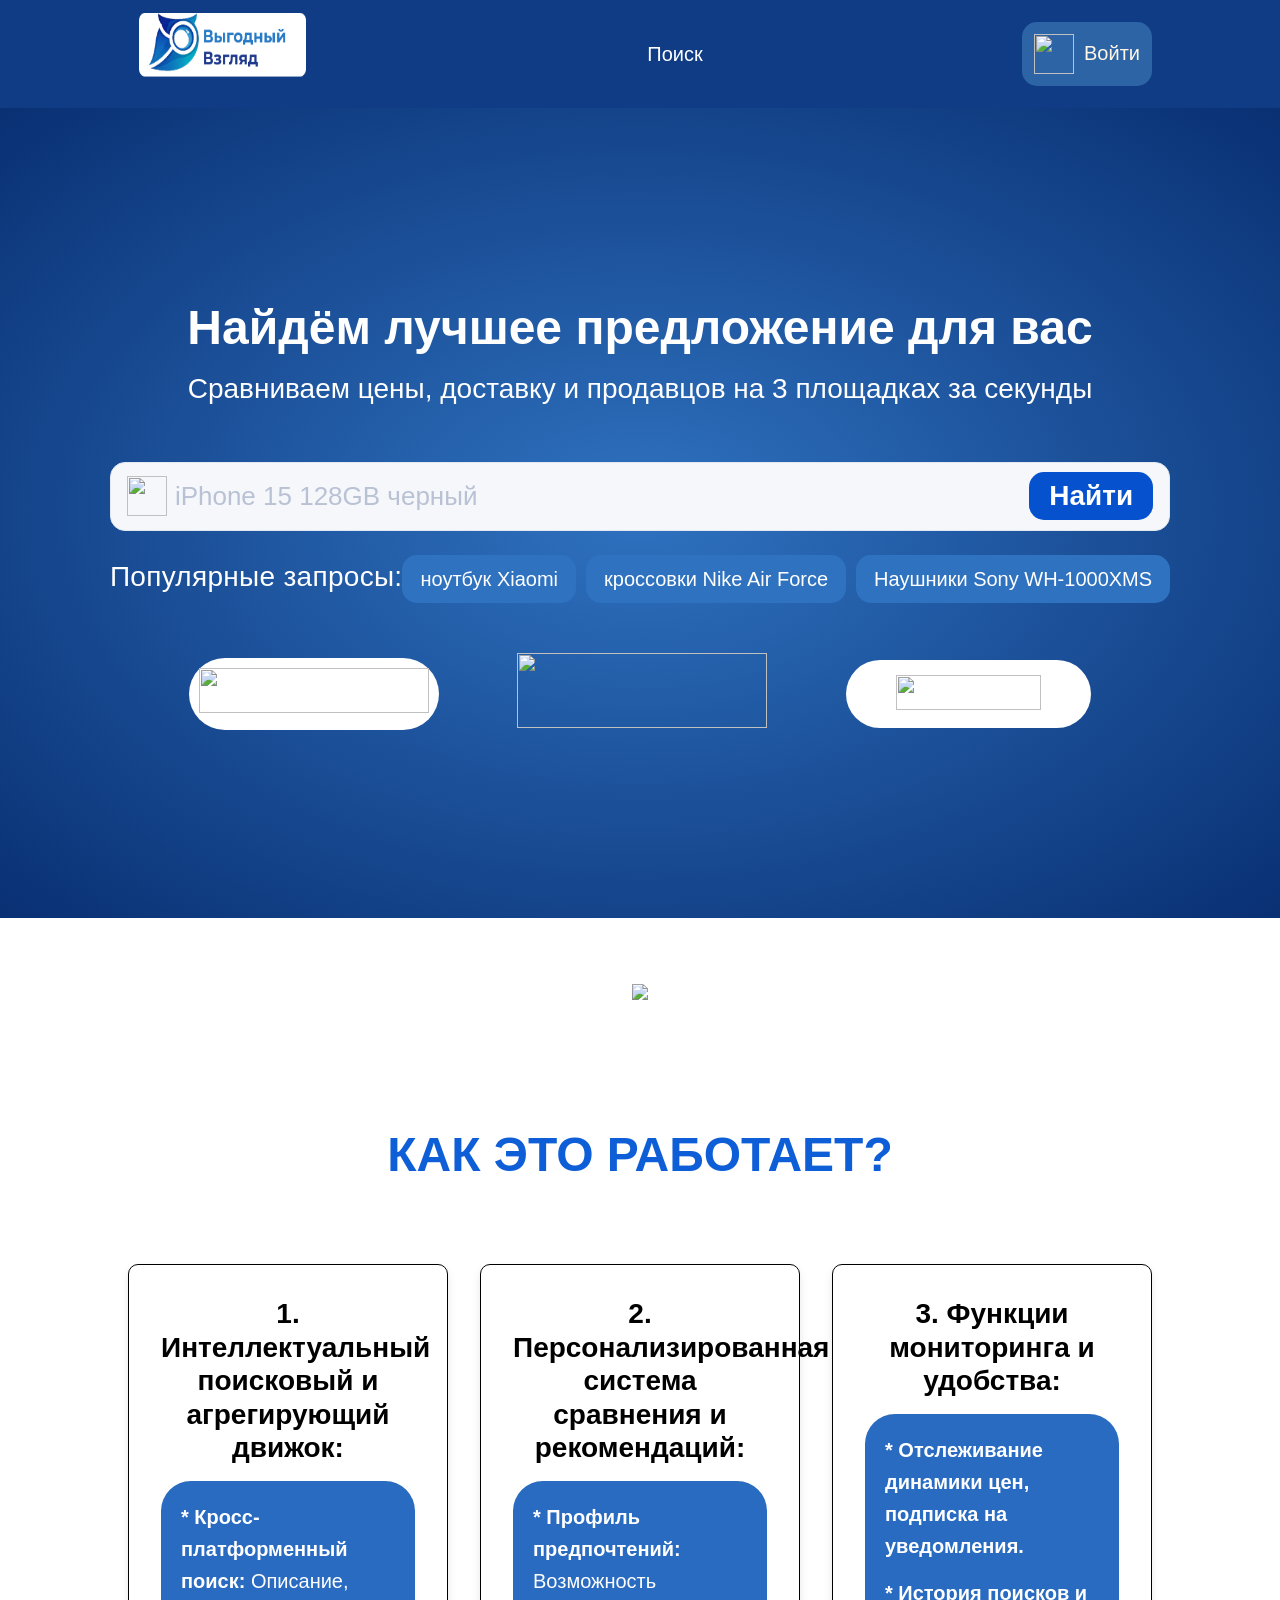
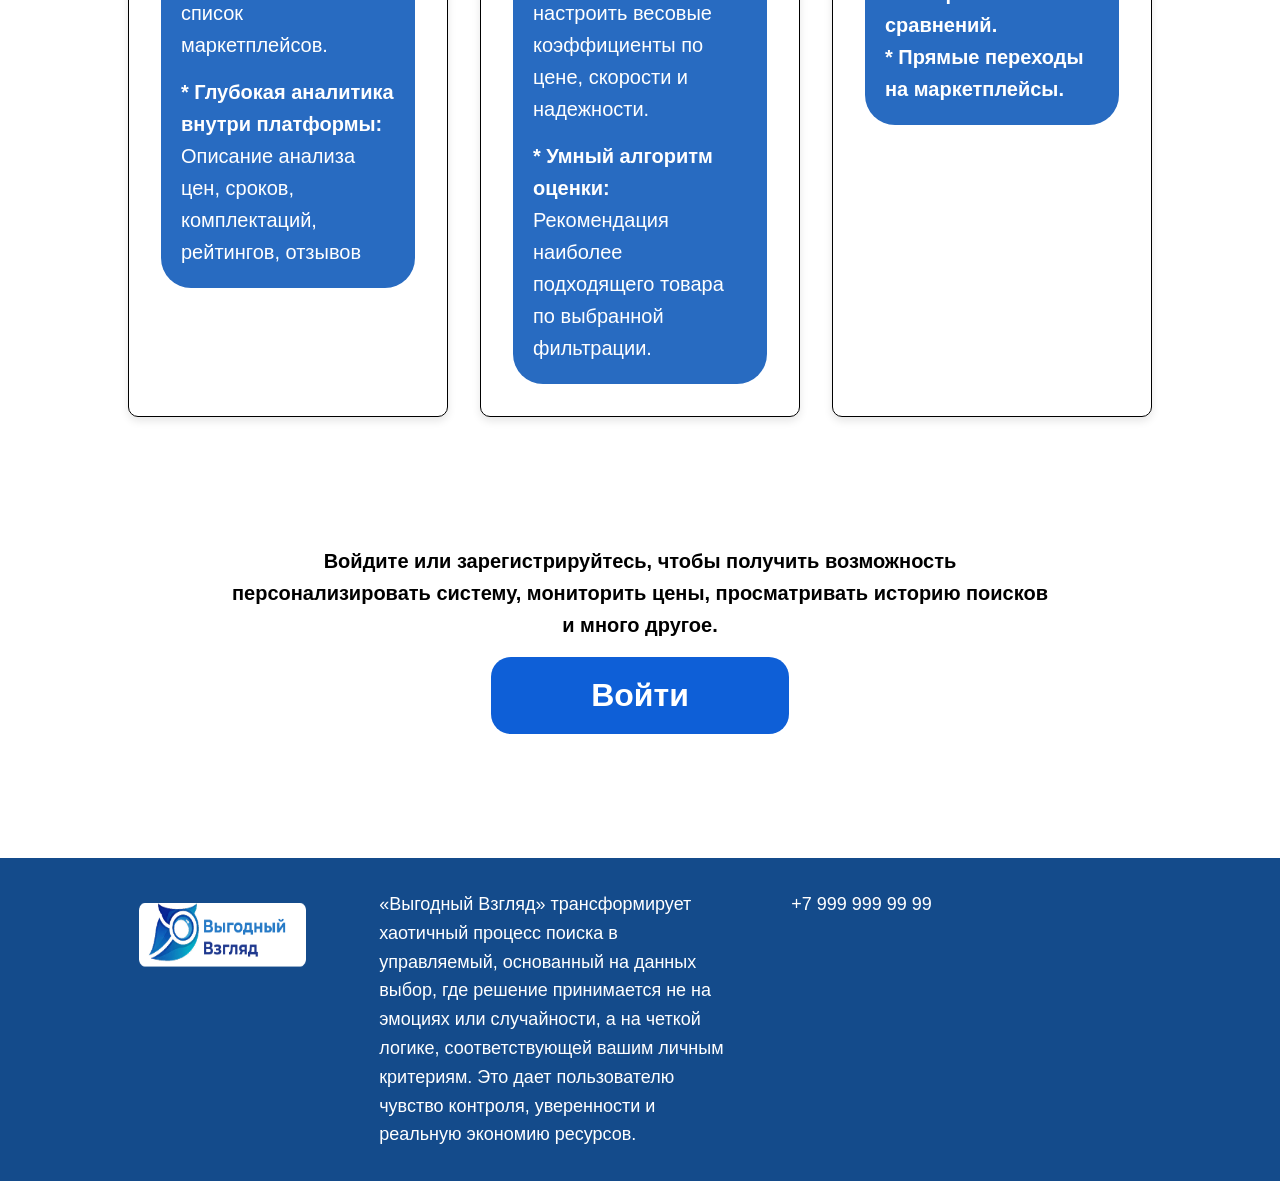
==== front/index.html @ d309073c "the main page and project creation page" ====
<!DOCTYPE html>
<html lang="ru">
<head>
    <meta charset="UTF-8">
    <meta name="viewport" content="width=device-width, initial-scale=1.0">
    <title>Выгодный взгляд</title>
    <link rel="stylesheet" href="css/style_index.css">
</head>
<body>
    
    <header class="header">
        <div class="container">
            <div class="logo"><a href="index.html"><img class="logo-img" src="img/logo.png" alt="logo"></div></a>
            <nav class="nav">
                <ul>
                    <li id="search"><a href="compare.html">Поиск</a></li>
                    <li id="track"><a href="/monitoring.html">Отслеживание цен</a></li>
                    <li id="history"><a href="/search_history.html">История поиска</a></li>
                </ul>
            </nav>
            <div class="buttom-input">
                <button id="userAuthButton" class="buttom-input">
                    <!-- Содержимое менятся через JS -->
                </button>
            </div>
        </div>
    </header>

    
    <section class="hero">
        <div class="container" style="display: flex; justify-content: space-between; padding: 0px;min-height: 90vh;">
            <div class="hero-content">
                <h1>Найдём лучшее предложение для вас</h1>
                <p>Сравниваем цены, доставку и продавцов на 3 площадках за секунды</p>
                <div class="search-block">
                    <!-- Строка поиска с кнопкой Найти -->
                    <div class="search-wrapper">
                        <div class="search-icon">
                            <img src="/img/input-black.png" style="height: 40px; width: 40px;">
                        </div>
                        <input type="text" class="search-input" id="searchInput" placeholder="iPhone 15 128GB черный" autocomplete="off">
                        <button class="search-btn" id="searchBtn">Найти</button>
                    </div>

                    <!-- Популярные запросы -->
                    <div class="popular-section">
                        <div class="popular-title">Популярные запросы:</div>
                        <div class="chips" id="chipsContainer">
                            <span class="chip" data-query="ноутбук Xiaomi">ноутбук Xiaomi</span>
                            <span class="chip" data-query="кроссовки Nike Air Force">кроссовки Nike Air Force</span>
                            <span class="chip" data-query="Наушники Sony WH-1000XMS">Наушники Sony WH-1000XMS</span>
                        </div>
                    </div>
                </div>
                <div class="img-search">
                    <div class="yandex">
                        <img src="/img/yandex.png" style="width: 230px; height: 45px;">
                    </div>
                    <div>
                        <img src="/img/wb.png" style="width: 250px; height: 75px;">
                    </div>
                    <div class="ozon">
                        <img src="/img/ozon.png" style="width: 145px; height: 35px;">
                    </div>
                </div>
            </div>
        </div>
    </section>

    
    <section class="services">
        <div class="container">
            <div style="text-align: center;">
                <img src="/img/skills.png" style="width: 100%;"> 
            </div>
            <h3>КАК ЭТО РАБОТАЕТ?</h3>
            <div class="service-grid">
                <div class="service-card">
                    <div class="icon">
                        <h3>1. Интеллектуальный поисковый и агрегирующий движок:</h3>
                    </div>
                    <div class="text-card">
                        <p style="padding-bottom: 15px;"><strong>*  Кросс-платформенный     поиск:</strong> Описание, список маркетплейсов.</p>
                        <p><strong>*   Глубокая аналитика внутри платформы:</strong> Описание анализа цен, сроков, комплектаций, рейтингов, отзывов</p>
                    </div>
                </div>
                <div class="service-card">
                    <div class="icon">
                        <h3>2. Персонализированная система сравнения и рекомендаций:</h3>
                    </div>
                    <div class="text-card">
                        <p style="padding-bottom: 15px;"><strong>*  Профиль предпочтений:</strong> Возможность настроить весовые коэффициенты по цене, скорости и надежности.</p>
                        <p><strong>*   Умный алгоритм оценки:</strong> Рекомендация наиболее подходящего товара по выбранной фильтрации.</p>
                    </div>
                </div>
                <div class="service-card">
                    <div class="icon">
                        <h3>3. Функции мониторинга и удобства:</h3>
                    </div>
                    <div class="text-card">
                        <p style="padding-bottom: 15px;"><strong>*  Отслеживание динамики цен,  подписка на уведомления.</strong></p>
                        <p><strong>*   История поисков и сравнений.</strong></p>
                        <p><strong>*   Прямые переходы на маркетплейсы.</strong></p>
                    </div>
                </div>
            </div>
        </div>
    </section>
   
    <section class="cta" id="ctasection">
        <div class="container">
            <div class="cta-content">
                <h2>Войдите или зарегистрируйтесь, чтобы получить возможность персонализировать систему, мониторить цены, просматривать историю поисков  и много другое.</h2>
                <div style="text-align: center;">
                    <a href="input.html"> <button class="cta-button">Войти</button></a>
                </div>
            </div>
        </div>
    </section>

    
    <footer class="footer">
        <div class="container">
            <div class="logo"><a href="index.html"><img class="logo-img" src="img/logo.png" alt="logo"></div></a>
            <p>«Выгодный Взгляд» трансформирует хаотичный процесс поиска в управляемый, основанный на данных выбор, где решение принимается 
                не на эмоциях или случайности, а на четкой логике, соответствующей вашим личным критериям. Это дает пользователю 
                чувство контроля, уверенности и реальную экономию ресурсов.</p>
            <p>+7 999 999 99 99</p>
        </div>
    </footer>
   
    <script src="js/auth.js"></script>
    <script src="js/search.js"></script>
</body>
</html>
---- front/css/style_index.css ----
* {
    margin: 0;
    padding: 0;
    box-sizing: border-box;
}

body {
    font-family: 'Arial', sans-serif;
    line-height: 1.6;
    color: #333;
}

.container {
    margin: 0 auto;
    padding: 0 10%;
}

/* Шапка */
.header {
    background-color: #0F3C85;
    top: 0;
    z-index: 100;
}

.header .container {
    display: flex;
    justify-content: space-between;
    align-items: center;
}


.logo-img {
    height: 100px;
    width: 200px;
}

.button-help {
    background: #AF6425 ;
    padding: 1%;
    border-radius: 30px ;
    text-decoration: none;
    color: #FFF;
    font-size: 24px;
    border: 3px solid #000000;
}

.nav{
    display: flex;
}

.nav ul {
    display: flex;
    list-style: none;
    gap: 5rem;
    justify-content: center;
}

.nav a {
    color: #FFF;
    text-decoration: none;
    transition: color 0.3s;
    font-size: 20px;
    padding: 15px;
}

.nav a:hover {
    background: #267AC699;
    border-radius: 30px;
    transition: 0.7s;
}

.buttom-input{
    cursor: pointer;
    display: flex;
    align-items: center;
    border: none;
    border-radius: 15px;
    color: #FFF7E6;
    background-color: #2C64A6;
    font-size: 20px;
    gap: 10px;
    padding: 6px;
}


/* Hero секция */
.hero {
    text-align: center;
    background: radial-gradient(#2F72C0, #093073);
}

.hero-content{
    margin: auto;
}

.hero h1{
    color: #FFF;
    font-size: 48px;
}

.hero p {
    color: #FFF;
    font-size: 28px;
    font-weight: 400;
    margin-bottom: 50px;
}

.search-block {
    width: 100%;
}

/* Строка поиска */
.search-wrapper {
    display: flex;
    align-items: center;
    background: #f5f7fb;
    border-radius: 15px;
    padding: 4px 16px;
    border: 1px solid #e2e8f0;
    transition: all 0.2s;
}

.search-wrapper:focus-within {
    border-color: #007aff;
    background: white;
    box-shadow: 0 0 0 3px rgba(0, 122, 255, 0.1);
}

.search-icon {
    display: flex;
    align-items: center;
    margin-right: 8px;
}

.search-input {
    flex: 1;
    border: none;
    background: transparent;
    padding: 14px 0;
    font-size: 26px;
    outline: none;
    font-family: inherit;
}

.search-input::placeholder {
    color: #b9c2d4;
}

.search-btn {
    background: #0651CE;
    border: none;
    color: white;
    padding: 8px 20px;
    border-radius: 15px;
    font-size: 28px;
    font-weight: 600;
    cursor: pointer;
    transition: all 0.2s;
    font-family: inherit;
    white-space: nowrap;
}

.search-btn:hover {
    background: #005fc1;
    transform: scale(0.98);
}

.search-btn:active {
    transform: scale(0.96);
}

.clear-btn {
    background: none;
    border: none;
    font-size: 18px;
    cursor: pointer;
    padding: 0 4px;
    opacity: 0;
    visibility: hidden;
    transition: all 0.15s;
    font-weight: 500;
}

.clear-btn.visible {
    opacity: 1;
    visibility: visible;
}

.clear-btn:hover {
    color: #1f2a3e;
}

/* Популярные запросы */
.popular-section {
    margin-top: 24px;
    display: flex;
    justify-content: center;
}

.popular-title {
    color: #FFF;
    font-size: 28px;
    font-weight: 500;
    letter-spacing: 0.3px;
}

.chips {
    display: flex;
    flex-wrap: wrap;
    gap: 10px;
}

.chip {
    background: #2F72C0;
    padding: 8px 18px;
    border-radius: 15px;
    font-size: 20px;
    cursor: pointer;
    color: #FFF;
    transition: all 0.2s;
}

.chip:hover {
    background: #378cf5;
    transform: translateY(-1px);
}

.chip:active {
    transform: scale(0.97);
}

.img-search {
    display: flex;
    justify-content: center;
    align-items: center;
    margin-top: 50px;
}

.yandex {
    background: #FFF;
    border-radius: 50px;
    padding: 10px 10px 10px 10px;
    margin: auto;
}

.ozon {
    background: #FFF;
    border-radius: 50px;
    padding: 15px 50px 10px 50px;
    margin: auto; 
}

/* Услуги */
.services {
    padding: 4rem 0;
    min-height: 90vh;
}

.services h3{
    color: #0E5FD7;
    font-size: 48px;
    font-weight: bold;
    text-align: center;
    margin-top: 110px;
    margin-bottom: 70px;
}

.service-grid {
    display: grid;
    grid-template-columns: repeat(auto-fit, minmax(200px, 1fr));
    gap: 2rem;
}

.service-card {
    padding: 2rem;
    border-radius: 10px;
    box-shadow: 0 4px 8px rgba(0,0,0,0.1);
    border: 1px solid #000000;
}

.service-card .icon {
    font-size: 3rem;
    margin-bottom: 1rem;
}

.service-card .text-card {
    background: #286BC1;
    border-radius: 30px;
    padding: 20px;
}

.service-card h3 {
    color: #000;
    margin-bottom: 1rem;
    font-size: 28px;
    line-height: 1.2;
    margin: 0px;
}

.service-card p {
    text-align: left;
    font-size: 20px;
    color: #FFF;
}

/* Процесс */
.process {
    padding: 4rem 0;
    background-color: #FFF8DC;
}

.process h2 {
    text-align: center;
    font-size: 2.5rem;
    color: #985D3C;
    margin-bottom: 3rem;
}

.process-steps {
    list-style: none;
    counter-reset: step-counter;
}

.process-steps li {
    counter-increment: step-counter;
    margin-bottom: 2rem;
    padding-left: 2rem;
    position: relative;
}

.process-steps li::before {
    content: counter(step-counter) ".";
    position: absolute;
    left: 0;
    color: #985D3C;
    font-weight: bold;
    font-size: 1.5rem;
}

.process-steps p {
    font-size: 20px; 
}

/* CTA */
.cta {
    text-align: center;
    padding: 4rem 0;
    background-color: #FFF;
    color: #000;
    margin: 0 10%;
}


.cta h2 {
    font-size: 20px;
    margin-bottom: 1rem;
}

.cta p {
    font-size: 1.2rem;
    margin-bottom: 2rem;
}

.cta-button {
    background-color: #0E5FD7;
    color: #fff;
    border: none;
    padding: 20px 100px;
    font-size: 32px;
    font-weight: bold;
    border-radius: 20px;
    cursor: pointer;
    transition: background-color 0.3s;
    margin-bottom: 60px;
}

.cta-button:hover {
    background-color: #07377d;
}

/* Футер */
.footer {
    background-color: #144B8B;
    color: #FFF;
    padding: 2rem 0;
}

.footer .container{
    display: flex;
    justify-content: start;
    gap: 5%;
}

.footer .logo {
    font-size: 2rem;
    margin: 0;
}

.footer p{
    width: 90%;
    font-size: 18px;
}

/* Адаптивность */
@media (max-width: 768px) {
    .header .container {
        gap: 1rem;
    }

    .header img {
        display: none;
    }

    .nav ul {
        gap: 1rem;
    }

    .header a {
        font-size: 18px;
    }

    .hero h1 {
        font-size: 2rem;
    }

    .service-grid {
        grid-template-columns: 1fr;
    }

    .process h2 {
        font-size: 2rem;
    }

    /* Скрытие изображений на планшетах */
    .img-search,
    .services > .container > div:first-child {
        display: none;
    }

    .footer p {
        display: none;
    }
}
@media (max-width: 480px) {
    .nav a {
        font-size: 14px;
    }

    .img-search,
    .services > .container > div:first-child {
        display: none;
    }
}
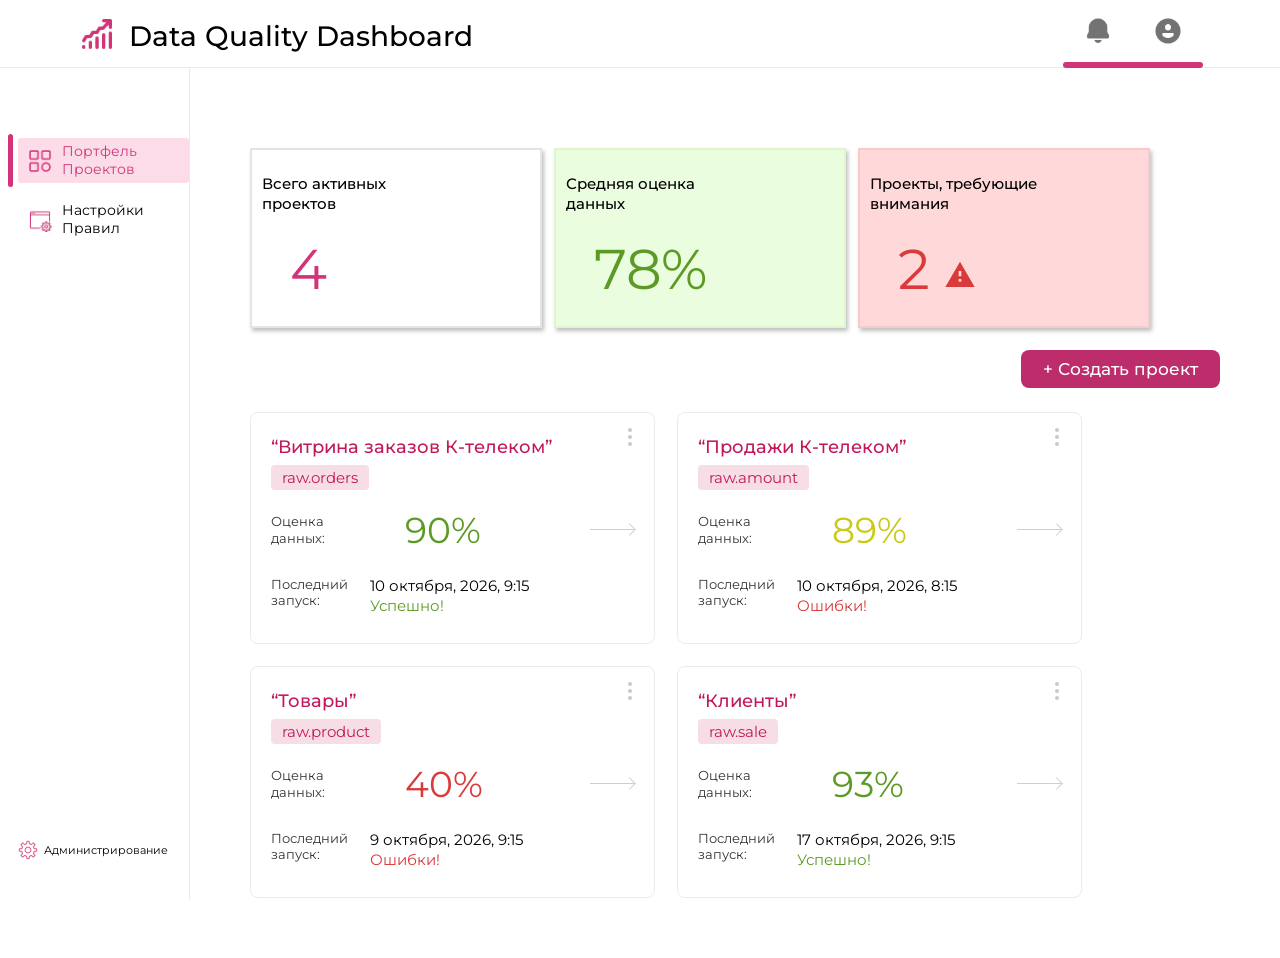
==== commit 42c4c622: "main page and project creation page" ====
--- a/front/index.html
+++ b/front/index.html
@@ -3,133 +3,222 @@
 <head>
     <meta charset="UTF-8">
     <meta name="viewport" content="width=device-width, initial-scale=1.0">
-    <title>Выгодный взгляд</title>
+    <title>Data Quality Dashboard</title>
+    <link rel="preconnect" href="https://fonts.googleapis.com">
+    <link rel="preconnect" href="https://fonts.gstatic.com" crossorigin>
+    <link href="https://fonts.googleapis.com/css2?family=Montserrat:wght@400;500;600&display=swap" rel="stylesheet">
     <link rel="stylesheet" href="css/style_index.css">
+    <link rel="stylesheet" href="css/modal.css">
 </head>
 <body>
-    
+
     <header class="header">
-        <div class="container">
-            <div class="logo"><a href="index.html"><img class="logo-img" src="img/logo.png" alt="logo"></div></a>
-            <nav class="nav">
+        <div class="header-content">
+            <div class="logo-block">
+                <img class="img1" src="img/logo.png" alt="logo">
+                <span class="site-title">Data Quality Dashboard</span>
+            </div>
+            <div class="h-c-2">
+                <div class="icons">
+                    <img class="img2" src="img/notifications.png" alt="notifications">
+                    <img class="img3" src="img/profile.png" alt="profile">
+                </div>
+            </div>
+        </div>
+    </header>
+
+    <section class="content">
+        <aside class="menu-content">
+            <nav class="m-c-1">
                 <ul>
-                    <li id="search"><a href="compare.html">Поиск</a></li>
-                    <li id="track"><a href="/monitoring.html">Отслеживание цен</a></li>
-                    <li id="history"><a href="/search_history.html">История поиска</a></li>
+                    <li id="project_portfolio" class="active"><img src="img/project_portfolio.png" alt=""><a href="#">Портфель Проектов</a></li>
+                    <li id="rule_settings"><img src="img/rule_settings.png" alt=""><a href="#">Настройки Правил</a></li>
                 </ul>
             </nav>
-            <div class="buttom-input">
-                <button id="userAuthButton" class="buttom-input">
-                    <!-- Содержимое менятся через JS -->
-                </button>
-            </div>
+            <div class="m-c-2">
+                <img src="img/settings.png" alt=""><a href="#">Администрирование</a>
+            </div>
+        </aside>
+
+        <main class="main-content">
+            <div class="analis-content">
+                <div class="stat-card total_active_projects">
+                    <p class="stat-label">Всего активных проектов</p>
+                    <p class="stat-value">4</p>
+                </div>
+                <div class="stat-card average_data_score">
+                    <p class="stat-label">Средняя оценка данных</p>
+                    <p class="stat-value">78%</p>
+                </div>
+                <div class="stat-card projects_require_attention">
+                    <p class="stat-label">Проекты, требующие внимания</p>
+                    <p class="stat-value">2
+                        <svg class="warn-icon" viewBox="0 0 24 24" aria-hidden="true"><path d="M12 2 1 21h22L12 2zm1 15h-2v-2h2v2zm0-4h-2V9h2v4z"/></svg>
+                    </p>
+                </div>
+            </div>
+
+            <div class="create_project">
+                <button type="button" id="openCreate">+ Создать проект</button>
+            </div>
+
+            <div class="all_project">
+                <article class="project-card">
+                    <button class="card-menu" type="button" aria-label="Действия"></button>
+                    <h3 class="project-name">“Витрина заказов К-телеком”</h3>
+                    <span class="project-tag">raw.orders</span>
+                    <div class="score-row">
+                        <span class="small-label">Оценка данных:</span>
+                        <span class="score score-good">90%</span>
+                        <span class="arrow"></span>
+                    </div>
+                    <div class="run-row">
+                        <span class="small-label">Последний запуск:</span>
+                        <div>
+                            <div>10 октября, 2026, 9:15</div>
+                            <div class="status ok">Успешно!</div>
+                        </div>
+                    </div>
+                </article>
+
+                <article class="project-card">
+                    <button class="card-menu" type="button" aria-label="Действия"></button>
+                    <h3 class="project-name">“Продажи К-телеком”</h3>
+                    <span class="project-tag">raw.amount</span>
+                    <div class="score-row">
+                        <span class="small-label">Оценка данных:</span>
+                        <span class="score score-mid">89%</span>
+                        <span class="arrow"></span>
+                    </div>
+                    <div class="run-row">
+                        <span class="small-label">Последний запуск:</span>
+                        <div>
+                            <div>10 октября, 2026, 8:15</div>
+                            <div class="status error">Ошибки!</div>
+                        </div>
+                    </div>
+                </article>
+
+                <article class="project-card">
+                    <button class="card-menu" type="button" aria-label="Действия"></button>
+                    <h3 class="project-name">“Товары”</h3>
+                    <span class="project-tag">raw.product</span>
+                    <div class="score-row">
+                        <span class="small-label">Оценка данных:</span>
+                        <span class="score score-bad">40%</span>
+                        <span class="arrow"></span>
+                    </div>
+                    <div class="run-row">
+                        <span class="small-label">Последний запуск:</span>
+                        <div>
+                            <div>9 октября, 2026, 9:15</div>
+                            <div class="status error">Ошибки!</div>
+                        </div>
+                    </div>
+                </article>
+
+                <article class="project-card">
+                    <button class="card-menu" type="button" aria-label="Действия"></button>
+                    <h3 class="project-name">“Клиенты”</h3>
+                    <span class="project-tag">raw.sale</span>
+                    <div class="score-row">
+                        <span class="small-label">Оценка данных:</span>
+                        <span class="score score-good">93%</span>
+                        <span class="arrow"></span>
+                    </div>
+                    <div class="run-row">
+                        <span class="small-label">Последний запуск:</span>
+                        <div>
+                            <div>17 октября, 2026, 9:15</div>
+                            <div class="status ok">Успешно!</div>
+                        </div>
+                    </div>
+                </article>
+            </div>
+        </main>
+    </section>
+
+
+    <!-- Мастер создания проекта -->
+    <div class="modal-overlay" id="modal" hidden>
+        <div class="modal" role="dialog" aria-modal="true" aria-labelledby="modalTitle">
+            <button class="modal-close" type="button" id="modalClose" aria-label="Закрыть"></button>
+
+            <!-- Шаг 1 -->
+            <section id="step1">
+                <h2 class="modal-title" id="modalTitle">Шаг 1. Подключение</h2>
+                <div class="tabs" role="tablist">
+                    <button class="tab active" type="button" data-tab="db" role="tab">Подключить БД</button>
+                    <button class="tab" type="button" data-tab="file" role="tab">CSV/XLSX</button>
+                </div>
+
+                <form class="tab-panel" id="panel-db" autocomplete="off" novalidate>
+                    <label class="f-row">Тип базы данных:
+                        <select id="dbType"><option>PostgreSQL</option><option>MySQL</option><option>MS SQL Server</option></select>
+                    </label>
+                    <label class="f-row">Сервер: <input id="dbHost" value="localhost"></label>
+                    <label class="f-row">Порт: <input id="dbPort" value="5432" inputmode="numeric"></label>
+                    <label class="f-row">Наименование базы данных: <input id="dbName" value="orders"></label>
+                    <label class="f-row">Пользователь: <input id="dbUser" value="postgres"></label>
+                    <label class="f-row">Пароль: <input id="dbPass" type="password" value="**********"></label>
+                    <p class="msg error" id="dbError" hidden>Не удалось подключиться к базе данных!</p>
+                    <div class="btn-row"><button class="btn" type="submit">Подключиться</button></div>
+                </form>
+
+                <div class="tab-panel" id="panel-file" hidden>
+                    <p class="msg error" id="fileError" hidden>Не удалось загрузить файл!</p>
+                    <label class="dropzone" id="dropzone" tabindex="0">
+                        <svg viewBox="0 0 64 80" width="70" height="86" aria-hidden="true"><rect x="2" y="2" width="60" height="76" rx="8" fill="#F3F3F3" stroke="#BDBDBD" stroke-width="3"/><rect x="12" y="12" width="40" height="10" fill="#BDBDBD"/><rect x="12" y="30" width="40" height="3" fill="#BDBDBD"/><rect x="12" y="40" width="40" height="3" fill="#BDBDBD"/><rect x="12" y="50" width="24" height="3" fill="#BDBDBD"/></svg>
+                        <span>Перетащите CSV/XLSX файл сюда<br>или<br>нажмите для выбора</span>
+                        <input type="file" id="fileInput" accept=".csv,.xlsx" hidden>
+                    </label>
+                    <div id="fileOk" hidden>
+                        <p class="msg ok" id="fileOkText"></p>
+                        <div class="file-row">
+                            <svg viewBox="0 0 64 80" width="24" height="30" aria-hidden="true"><rect x="2" y="2" width="60" height="76" rx="8" fill="#fff" stroke="#BDBDBD" stroke-width="3"/><rect x="12" y="20" width="40" height="3" fill="#BDBDBD"/><rect x="12" y="32" width="40" height="3" fill="#BDBDBD"/><rect x="12" y="44" width="24" height="3" fill="#BDBDBD"/></svg>
+                            <span id="fileName"></span>
+                            <button type="button" class="file-remove" id="fileRemove" aria-label="Удалить файл">×</button>
+                        </div>
+                        <div class="btn-row"><button class="btn" type="button" id="fileNext">Далее</button></div>
+                    </div>
+                </div>
+            </section>
+
+            <!-- Шаг 2 -->
+            <section id="step2" hidden>
+                <h2 class="modal-title">Шаг 2. Автопрофилирование</h2>
+                <label class="f-row table-select" id="tableRow" hidden>Таблица:
+                    <select id="tableSelect"><option>orders</option><option>customers</option><option>products</option></select>
+                </label>
+                <div class="profile-meta">
+                    <span id="metaSource">primer.xlsx</span><span>1000 строк</span><span>14 полей</span>
+                </div>
+                <div class="table-wrap">
+                    <table class="profile-table">
+                        <thead><tr><th>Поле</th><th>Тип</th><th>Заполненность</th><th>Мин.</th><th>Макс.</th></tr></thead>
+                        <tbody id="profileBody"></tbody>
+                    </table>
+                </div>
+                <div class="notes">
+                    <p class="notes-title">Примечание по данным:</p>
+                    <ul>
+                        <li><b>quantity, age:</b> отрицательные минимальные значения</li>
+                        <li><b>age, unit_price:</b> максимум сильно отклоняется от основной массы</li>
+                        <li><b>order_date, ship_date:</b> максимум позже текущей даты</li>
+                        <li><b>ship_date:</b> отсутствует 25% значений</li>
+                        <li><b>email, phone:</b> часть значений не соответствует типовому формату</li>
+                        <li><b>status:</b> мало уникальных значений (возможно, справочник)</li>
+                    </ul>
+                </div>
+                <p class="clean-note">Данные будут очищены от дубликатов и Null и пройдут проверку по заданным правилам!</p>
+                <div class="btn-row center"><button class="btn" type="button" id="toRules">Перейти к правилам</button></div>
+            </section>
         </div>
-    </header>
-
-    
-    <section class="hero">
-        <div class="container" style="display: flex; justify-content: space-between; padding: 0px;min-height: 90vh;">
-            <div class="hero-content">
-                <h1>Найдём лучшее предложение для вас</h1>
-                <p>Сравниваем цены, доставку и продавцов на 3 площадках за секунды</p>
-                <div class="search-block">
-                    <!-- Строка поиска с кнопкой Найти -->
-                    <div class="search-wrapper">
-                        <div class="search-icon">
-                            <img src="/img/input-black.png" style="height: 40px; width: 40px;">
-                        </div>
-                        <input type="text" class="search-input" id="searchInput" placeholder="iPhone 15 128GB черный" autocomplete="off">
-                        <button class="search-btn" id="searchBtn">Найти</button>
-                    </div>
-
-                    <!-- Популярные запросы -->
-                    <div class="popular-section">
-                        <div class="popular-title">Популярные запросы:</div>
-                        <div class="chips" id="chipsContainer">
-                            <span class="chip" data-query="ноутбук Xiaomi">ноутбук Xiaomi</span>
-                            <span class="chip" data-query="кроссовки Nike Air Force">кроссовки Nike Air Force</span>
-                            <span class="chip" data-query="Наушники Sony WH-1000XMS">Наушники Sony WH-1000XMS</span>
-                        </div>
-                    </div>
-                </div>
-                <div class="img-search">
-                    <div class="yandex">
-                        <img src="/img/yandex.png" style="width: 230px; height: 45px;">
-                    </div>
-                    <div>
-                        <img src="/img/wb.png" style="width: 250px; height: 75px;">
-                    </div>
-                    <div class="ozon">
-                        <img src="/img/ozon.png" style="width: 145px; height: 35px;">
-                    </div>
-                </div>
-            </div>
-        </div>
-    </section>
-
-    
-    <section class="services">
-        <div class="container">
-            <div style="text-align: center;">
-                <img src="/img/skills.png" style="width: 100%;"> 
-            </div>
-            <h3>КАК ЭТО РАБОТАЕТ?</h3>
-            <div class="service-grid">
-                <div class="service-card">
-                    <div class="icon">
-                        <h3>1. Интеллектуальный поисковый и агрегирующий движок:</h3>
-                    </div>
-                    <div class="text-card">
-                        <p style="padding-bottom: 15px;"><strong>*  Кросс-платформенный     поиск:</strong> Описание, список маркетплейсов.</p>
-                        <p><strong>*   Глубокая аналитика внутри платформы:</strong> Описание анализа цен, сроков, комплектаций, рейтингов, отзывов</p>
-                    </div>
-                </div>
-                <div class="service-card">
-                    <div class="icon">
-                        <h3>2. Персонализированная система сравнения и рекомендаций:</h3>
-                    </div>
-                    <div class="text-card">
-                        <p style="padding-bottom: 15px;"><strong>*  Профиль предпочтений:</strong> Возможность настроить весовые коэффициенты по цене, скорости и надежности.</p>
-                        <p><strong>*   Умный алгоритм оценки:</strong> Рекомендация наиболее подходящего товара по выбранной фильтрации.</p>
-                    </div>
-                </div>
-                <div class="service-card">
-                    <div class="icon">
-                        <h3>3. Функции мониторинга и удобства:</h3>
-                    </div>
-                    <div class="text-card">
-                        <p style="padding-bottom: 15px;"><strong>*  Отслеживание динамики цен,  подписка на уведомления.</strong></p>
-                        <p><strong>*   История поисков и сравнений.</strong></p>
-                        <p><strong>*   Прямые переходы на маркетплейсы.</strong></p>
-                    </div>
-                </div>
-            </div>
-        </div>
-    </section>
-   
-    <section class="cta" id="ctasection">
-        <div class="container">
-            <div class="cta-content">
-                <h2>Войдите или зарегистрируйтесь, чтобы получить возможность персонализировать систему, мониторить цены, просматривать историю поисков  и много другое.</h2>
-                <div style="text-align: center;">
-                    <a href="input.html"> <button class="cta-button">Войти</button></a>
-                </div>
-            </div>
-        </div>
-    </section>
-
-    
-    <footer class="footer">
-        <div class="container">
-            <div class="logo"><a href="index.html"><img class="logo-img" src="img/logo.png" alt="logo"></div></a>
-            <p>«Выгодный Взгляд» трансформирует хаотичный процесс поиска в управляемый, основанный на данных выбор, где решение принимается 
-                не на эмоциях или случайности, а на четкой логике, соответствующей вашим личным критериям. Это дает пользователю 
-                чувство контроля, уверенности и реальную экономию ресурсов.</p>
-            <p>+7 999 999 99 99</p>
-        </div>
-    </footer>
-   
+    </div>
+
+    <footer class="footer"></footer>
+
     <script src="js/auth.js"></script>
-    <script src="js/search.js"></script>
+    <script src="js/create_project.js"></script>
 </body>
-</html>
+</html>
--- a/front/css/style_index.css
+++ b/front/css/style_index.css
@@ -1,453 +1,372 @@
-* {
+* { box-sizing: border-box; }
+
+body {
+    margin: 0;
+    font-family: "Montserrat", Arial, Helvetica, sans-serif;
+    color: #000;
+}
+
+/* ---------- Шапка ---------- */
+:root {
+    --header-h: 68px;
+}
+
+.header {
+    position: sticky;
+    top: 0;
+    z-index: 10;
+    height: var(--header-h);
+    background: #fff;
+    border-bottom: solid 1px #EDE9E9;
+}
+
+.header-content {
+    display: flex;
+    justify-content: space-between;
+    align-items: center;
+    height: 100%;
+    margin: 0 6%;
+}
+
+.logo-block {
+    display: flex;
+    align-items: center;
+    gap: 12px;
+}
+
+.header-content .img1 {
+    height: 40px;
+    width: 40px;
+    display: block;
+}
+
+.site-title {
+    font-weight: 500;
+    font-size: 28px;
+    line-height: 1;
+    margin-top: 5px;
+}
+
+.h-c-2 {
+    display: flex;
+    flex-direction: column;
+    height: 100%;
+}
+
+.icons {
+    display: flex;
+    align-items: center;
+    flex: 1;
+}
+
+.header-content .img2,
+.header-content .img3 {
+    height: 30px;
+    width: 30px;
+    display: block;
+    margin: 0 20px;
+}
+
+.h-c-2::after {
+    content: "";
+    display: block;
+    height: 6px;
+    width: 100%;
+    background: #D33479;
+    border-radius: 8px;
+    margin-bottom: -1px;
+}
+
+/* ---------- Каркас ---------- */
+.content {
+    display: flex;
+    min-height: calc(100vh - var(--header-h));
+}
+
+.menu-content {
+    display: flex;
+    flex-direction: column;
+    width: 190px;
+    flex-shrink: 0;
+    position: sticky;
+    top: var(--header-h);
+    height: calc(100vh - var(--header-h));
+    align-self: flex-start;
+    padding: 70px 0 40px 18px;
+    border-right: 1px solid #EDE9E9;
+}
+
+.m-c-1 ul {
+    list-style: none;
     margin: 0;
     padding: 0;
-    box-sizing: border-box;
-}
-
-body {
-    font-family: 'Arial', sans-serif;
-    line-height: 1.6;
+}
+
+.m-c-1 li {
+    display: flex;
+    align-items: center;
+    gap: 10px;
+    padding: 5px 10px;
+    margin-bottom: 14px;
+    font-size: 14px;
+    line-height: 1.25;
+    border-radius: 3px;
+    position: relative;
+}
+
+.m-c-1 li img {
+    width: 24px;
+    height: 24px;
+}
+
+.m-c-1 li.active {
+    background: #FBDCE8;
+    color: #D33479;
+}
+
+.m-c-1 li.active::before {
+    content: "";
+    position: absolute;
+    left: -10px;
+    top: -4px;
+    bottom: -4px;
+    width: 5px;
+    background: #D33479;
+    border-radius: 3px;
+}
+
+.m-c-2 {
+    display: flex;
+    align-items: center;
+    gap: 6px;
+    margin-top: auto;
+    font-size: 11px;
+}
+
+.m-c-2 img {
+    width: 20px;
+    height: 20px;
+}
+
+.content a {
+    text-decoration: none;
+    color: inherit;
+}
+
+.content img {
+    display: block;
+}
+
+/* ---------- Основная область ---------- */
+.main-content {
+    flex: 1;
+    padding: 80px 60px 60px;
+    min-width: 0;
+}
+
+/* Карточки статистики */
+.analis-content {
+    display: flex;
+    gap: 12px;
+    flex-wrap: wrap;
+}
+
+.stat-card {
+    width: 292px;
+    height: 180px;
+    padding: 24px 10px 10px;
+    border: 2px solid #E4E4E4;
+    box-shadow: 2px 3px 4px rgba(0, 0, 0, 0.25);
+    background: #fff;
+}
+
+.stat-label {
+    margin: 0;
+    font-size: 15px;
+    font-weight: 500;
+    line-height: 1.3;
+    max-width: 180px;
+}
+
+.stat-value {
+    margin: 28px 0 0 28px;
+    font-size: 56px;
+    font-weight: 400;
+    line-height: 1;
+    display: flex;
+    align-items: center;
+    gap: 14px;
+}
+
+.total_active_projects .stat-value { color: #D33479; }
+
+.average_data_score { background: #EBFDDF; border-color: #DFF5D0; }
+.average_data_score .stat-value { color: #5B9A24; }
+
+.projects_require_attention { background: #FFD9D9; border-color: #F7C9C9; }
+.projects_require_attention .stat-value { color: #D93A3A; }
+
+.warn-icon {
+    width: 32px;
+    height: 32px;
+    fill: #D93A3A;
+    margin-top: 12px;
+}
+
+/* Кнопка */
+.create_project {
+    display: flex;
+    justify-content: flex-end;
+    max-width: 1396px;
+    margin: 22px 0 24px;
+}
+
+.create_project button {
+    font-family: inherit;
+    font-size: 17px;
+    font-weight: 500;
+    color: #fff;
+    background: #BE2D6B;
+    border: none;
+    border-radius: 8px;
+    padding: 9px 22px;
+    cursor: pointer;
+    transition: background 0.15s;
+}
+
+.create_project button:hover { background: #A52459; }
+.create_project button:focus-visible { outline: 3px solid #F2A3C3; outline-offset: 2px; }
+
+/* ---------- Карточки проектов ---------- */
+.all_project {
+    display: grid;
+    grid-template-columns: repeat(3, 355px);
+    gap: 22px;
+    max-width: 1300px;
+}
+
+.project-card {
+    position: relative;
+    min-height: 232px;
+    padding: 20px 20px 24px;
+    border: 1px solid #EDE9E9;
+    border-radius: 8px;
+    background: #fff;
+}
+
+.project-name {
+    margin: 4px 0 6px;
+    font-size: 18px;
+    font-weight: 500;
+    color: #C2185B;
+    line-height: 1.2;
+}
+
+.project-tag {
+    display: inline-block;
+    padding: 3px 11px;
+    border-radius: 4px;
+    background: #F7DDE5;
+    color: #C2185B;
+    font-size: 15px;
+}
+
+.small-label {
+    font-size: 13px;
+    line-height: 1.25;
     color: #333;
-}
-
-.container {
-    margin: 0 auto;
-    padding: 0 10%;
-}
-
-/* Шапка */
-.header {
-    background-color: #0F3C85;
-    top: 0;
-    z-index: 100;
-}
-
-.header .container {
-    display: flex;
-    justify-content: space-between;
-    align-items: center;
-}
-
-
-.logo-img {
-    height: 100px;
-    width: 200px;
-}
-
-.button-help {
-    background: #AF6425 ;
-    padding: 1%;
-    border-radius: 30px ;
-    text-decoration: none;
-    color: #FFF;
-    font-size: 24px;
-    border: 3px solid #000000;
-}
-
-.nav{
-    display: flex;
-}
-
-.nav ul {
-    display: flex;
-    list-style: none;
-    gap: 5rem;
-    justify-content: center;
-}
-
-.nav a {
-    color: #FFF;
-    text-decoration: none;
-    transition: color 0.3s;
-    font-size: 20px;
-    padding: 15px;
-}
-
-.nav a:hover {
-    background: #267AC699;
-    border-radius: 30px;
-    transition: 0.7s;
-}
-
-.buttom-input{
+    max-width: 90px;
+}
+
+.score-row {
+    display: flex;
+    align-items: center;
+    margin-top: 22px;
+}
+
+.score {
+    margin-left: 44px;
+    font-size: 36px;
+    line-height: 1;
+}
+
+.score-good { color: #5B9A24; }
+.score-mid  { color: #C9C91A; }
+.score-bad  { color: #D93A3A; }
+
+.arrow {
+    position: relative;
+    margin-left: auto;
+    width: 44px;
+    height: 1px;
+    background: #CFCFCF;
+}
+
+.arrow::after {
+    content: "";
+    position: absolute;
+    right: 0;
+    top: -4px;
+    width: 8px;
+    height: 8px;
+    border-top: 1px solid #CFCFCF;
+    border-right: 1px solid #CFCFCF;
+    transform: rotate(45deg);
+}
+
+.run-row {
+    display: flex;
+    gap: 14px;
+    margin-top: 28px;
+    font-size: 15px;
+    line-height: 1.35;
+}
+
+.run-row .small-label { max-width: 85px; flex-shrink: 0; }
+
+.status { font-size: 15px; }
+.status.ok { color: #5B9A24; }
+.status.error { color: #D93A3A; }
+
+/* Меню «три точки» */
+.card-menu {
+    position: absolute;
+    top: 12px;
+    right: 14px;
+    width: 20px;
+    height: 24px;
+    border: none;
+    background: none;
     cursor: pointer;
-    display: flex;
-    align-items: center;
-    border: none;
-    border-radius: 15px;
-    color: #FFF7E6;
-    background-color: #2C64A6;
-    font-size: 20px;
-    gap: 10px;
-    padding: 6px;
-}
-
-
-/* Hero секция */
-.hero {
-    text-align: center;
-    background: radial-gradient(#2F72C0, #093073);
-}
-
-.hero-content{
-    margin: auto;
-}
-
-.hero h1{
-    color: #FFF;
-    font-size: 48px;
-}
-
-.hero p {
-    color: #FFF;
-    font-size: 28px;
-    font-weight: 400;
-    margin-bottom: 50px;
-}
-
-.search-block {
-    width: 100%;
-}
-
-/* Строка поиска */
-.search-wrapper {
-    display: flex;
-    align-items: center;
-    background: #f5f7fb;
-    border-radius: 15px;
-    padding: 4px 16px;
-    border: 1px solid #e2e8f0;
-    transition: all 0.2s;
-}
-
-.search-wrapper:focus-within {
-    border-color: #007aff;
-    background: white;
-    box-shadow: 0 0 0 3px rgba(0, 122, 255, 0.1);
-}
-
-.search-icon {
-    display: flex;
-    align-items: center;
-    margin-right: 8px;
-}
-
-.search-input {
-    flex: 1;
-    border: none;
-    background: transparent;
-    padding: 14px 0;
-    font-size: 26px;
-    outline: none;
-    font-family: inherit;
-}
-
-.search-input::placeholder {
-    color: #b9c2d4;
-}
-
-.search-btn {
-    background: #0651CE;
-    border: none;
-    color: white;
-    padding: 8px 20px;
-    border-radius: 15px;
-    font-size: 28px;
-    font-weight: 600;
-    cursor: pointer;
-    transition: all 0.2s;
-    font-family: inherit;
-    white-space: nowrap;
-}
-
-.search-btn:hover {
-    background: #005fc1;
-    transform: scale(0.98);
-}
-
-.search-btn:active {
-    transform: scale(0.96);
-}
-
-.clear-btn {
-    background: none;
-    border: none;
-    font-size: 18px;
-    cursor: pointer;
-    padding: 0 4px;
-    opacity: 0;
-    visibility: hidden;
-    transition: all 0.15s;
-    font-weight: 500;
-}
-
-.clear-btn.visible {
-    opacity: 1;
-    visibility: visible;
-}
-
-.clear-btn:hover {
-    color: #1f2a3e;
-}
-
-/* Популярные запросы */
-.popular-section {
-    margin-top: 24px;
-    display: flex;
-    justify-content: center;
-}
-
-.popular-title {
-    color: #FFF;
-    font-size: 28px;
-    font-weight: 500;
-    letter-spacing: 0.3px;
-}
-
-.chips {
-    display: flex;
-    flex-wrap: wrap;
-    gap: 10px;
-}
-
-.chip {
-    background: #2F72C0;
-    padding: 8px 18px;
-    border-radius: 15px;
-    font-size: 20px;
-    cursor: pointer;
-    color: #FFF;
-    transition: all 0.2s;
-}
-
-.chip:hover {
-    background: #378cf5;
-    transform: translateY(-1px);
-}
-
-.chip:active {
-    transform: scale(0.97);
-}
-
-.img-search {
-    display: flex;
-    justify-content: center;
-    align-items: center;
-    margin-top: 50px;
-}
-
-.yandex {
-    background: #FFF;
-    border-radius: 50px;
-    padding: 10px 10px 10px 10px;
-    margin: auto;
-}
-
-.ozon {
-    background: #FFF;
-    border-radius: 50px;
-    padding: 15px 50px 10px 50px;
-    margin: auto; 
-}
-
-/* Услуги */
-.services {
-    padding: 4rem 0;
-    min-height: 90vh;
-}
-
-.services h3{
-    color: #0E5FD7;
-    font-size: 48px;
-    font-weight: bold;
-    text-align: center;
-    margin-top: 110px;
-    margin-bottom: 70px;
-}
-
-.service-grid {
-    display: grid;
-    grid-template-columns: repeat(auto-fit, minmax(200px, 1fr));
-    gap: 2rem;
-}
-
-.service-card {
-    padding: 2rem;
-    border-radius: 10px;
-    box-shadow: 0 4px 8px rgba(0,0,0,0.1);
-    border: 1px solid #000000;
-}
-
-.service-card .icon {
-    font-size: 3rem;
-    margin-bottom: 1rem;
-}
-
-.service-card .text-card {
-    background: #286BC1;
-    border-radius: 30px;
-    padding: 20px;
-}
-
-.service-card h3 {
-    color: #000;
-    margin-bottom: 1rem;
-    font-size: 28px;
-    line-height: 1.2;
-    margin: 0px;
-}
-
-.service-card p {
-    text-align: left;
-    font-size: 20px;
-    color: #FFF;
-}
-
-/* Процесс */
-.process {
-    padding: 4rem 0;
-    background-color: #FFF8DC;
-}
-
-.process h2 {
-    text-align: center;
-    font-size: 2.5rem;
-    color: #985D3C;
-    margin-bottom: 3rem;
-}
-
-.process-steps {
-    list-style: none;
-    counter-reset: step-counter;
-}
-
-.process-steps li {
-    counter-increment: step-counter;
-    margin-bottom: 2rem;
-    padding-left: 2rem;
-    position: relative;
-}
-
-.process-steps li::before {
-    content: counter(step-counter) ".";
+}
+
+.card-menu::before {
+    content: "";
     position: absolute;
-    left: 0;
-    color: #985D3C;
-    font-weight: bold;
-    font-size: 1.5rem;
-}
-
-.process-steps p {
-    font-size: 20px; 
-}
-
-/* CTA */
-.cta {
-    text-align: center;
-    padding: 4rem 0;
-    background-color: #FFF;
-    color: #000;
-    margin: 0 10%;
-}
-
-
-.cta h2 {
-    font-size: 20px;
-    margin-bottom: 1rem;
-}
-
-.cta p {
-    font-size: 1.2rem;
-    margin-bottom: 2rem;
-}
-
-.cta-button {
-    background-color: #0E5FD7;
-    color: #fff;
-    border: none;
-    padding: 20px 100px;
-    font-size: 32px;
-    font-weight: bold;
-    border-radius: 20px;
-    cursor: pointer;
-    transition: background-color 0.3s;
-    margin-bottom: 60px;
-}
-
-.cta-button:hover {
-    background-color: #07377d;
-}
-
-/* Футер */
-.footer {
-    background-color: #144B8B;
-    color: #FFF;
-    padding: 2rem 0;
-}
-
-.footer .container{
-    display: flex;
-    justify-content: start;
-    gap: 5%;
-}
-
-.footer .logo {
-    font-size: 2rem;
-    margin: 0;
-}
-
-.footer p{
-    width: 90%;
-    font-size: 18px;
-}
-
-/* Адаптивность */
-@media (max-width: 768px) {
-    .header .container {
-        gap: 1rem;
-    }
-
-    .header img {
-        display: none;
-    }
-
-    .nav ul {
-        gap: 1rem;
-    }
-
-    .header a {
-        font-size: 18px;
-    }
-
-    .hero h1 {
-        font-size: 2rem;
-    }
-
-    .service-grid {
-        grid-template-columns: 1fr;
-    }
-
-    .process h2 {
-        font-size: 2rem;
-    }
-
-    /* Скрытие изображений на планшетах */
-    .img-search,
-    .services > .container > div:first-child {
-        display: none;
-    }
-
-    .footer p {
-        display: none;
-    }
-}
-@media (max-width: 480px) {
-    .nav a {
-        font-size: 14px;
-    }
-
-    .img-search,
-    .services > .container > div:first-child {
-        display: none;
-    }
-}
+    left: 50%;
+    top: 3px;
+    width: 4px;
+    height: 4px;
+    margin-left: -2px;
+    border-radius: 50%;
+    background: #C9C9C9;
+    box-shadow: 0 7px 0 #C9C9C9, 0 14px 0 #C9C9C9;
+}
+
+.card-menu:hover::before {
+    background: #D33479;
+    box-shadow: 0 7px 0 #D33479, 0 14px 0 #D33479;
+}
+
+/* ---------- Адаптив ---------- */
+@media (max-width: 1450px) {
+    .all_project { grid-template-columns: repeat(2, 405px); }
+}
+
+@media (max-width: 1000px) {
+    .menu-content { display: none; }
+    .main-content { padding: 32px 20px; }
+    .all_project { grid-template-columns: 1fr; }
+    .stat-card { width: 100%; }
+    .site-title { font-size: 22px; }
+}
--- a/front/css/modal.css
+++ b/front/css/modal.css
@@ -0,0 +1,174 @@
+/* ---------- Модальное окно мастера ---------- */
+.modal-overlay {
+    position: fixed;
+    inset: 0;
+    z-index: 100;
+    display: flex;
+    align-items: flex-start;
+    justify-content: center;
+    padding: 140px 16px 32px;
+    background: rgba(0, 0, 0, 0.62);
+    overflow-y: auto;
+}
+.modal-overlay[hidden] { display: none; }
+
+.modal {
+    position: relative;
+    width: 626px;
+    max-width: 100%;
+    padding: 18px 32px 36px;
+    background: #fff;
+    border-radius: 8px;
+}
+.modal.wide { width: 702px; padding-bottom: 22px; }
+
+.modal-title {
+    margin: 0 0 28px;
+    font-size: 17px;
+    font-weight: 500;
+    text-align: center;
+}
+
+.modal-close {
+    position: absolute;
+    top: 8px;
+    right: 8px;
+    width: 28px;
+    height: 28px;
+    border: none;
+    background: none;
+    cursor: pointer;
+}
+.modal-close::before, .modal-close::after {
+    content: "";
+    position: absolute;
+    left: 3px; top: 13px;
+    width: 22px; height: 1px;
+    background: #777;
+    transform: rotate(45deg);
+}
+.modal-close::after { transform: rotate(-45deg); }
+.modal-close:hover::before, .modal-close:hover::after { background: #D33479; }
+
+/* Вкладки */
+.tabs { display: flex; border-bottom: 1px solid #EDE9E9; margin-bottom: 40px; }
+.tab {
+    flex: 1;
+    padding: 12px 0 10px;
+    font: inherit;
+    font-size: 15px;
+    background: none;
+    border: none;
+    border-bottom: 4px solid transparent;
+    cursor: pointer;
+}
+.tab.active { background: #FFDCEB; color: #C2185B; border-bottom-color: #C2185B; }
+.tab:not(.active):hover { background: #FFF2F7; }
+
+/* Форма */
+.f-row {
+    display: flex;
+    align-items: center;
+    justify-content: space-between;
+    gap: 14px;
+    margin: 0 0 16px;
+    font-size: 15px;
+}
+.f-row input, .f-row select {
+    width: 238px;
+    padding: 4px 12px;
+    font: inherit;
+    font-size: 14px;
+    border: 1px solid #D8D8D8;
+    border-radius: 4px;
+    background: #fff;
+}
+.f-row input:focus, .f-row select:focus { outline: 2px solid #F2A3C3; border-color: #C2185B; }
+#panel-db .f-row { max-width: 520px; margin-left: auto; margin-right: auto; }
+
+.msg { margin: 6px 0 12px; text-align: center; font-size: 15px; }
+.msg.error { color: #D93A3A; }
+.msg.ok { color: #5B9A24; text-align: left; margin-left: 16px; }
+.msg[hidden], [hidden] { display: none !important; }
+
+.btn-row { display: flex; justify-content: flex-end; margin-top: 12px; padding-right: 16px; }
+.btn-row.center { justify-content: center; padding: 0; }
+.btn {
+    font: inherit;
+    font-size: 17px;
+    font-weight: 500;
+    color: #fff;
+    background: #BE2D6B;
+    border: none;
+    border-radius: 8px;
+    padding: 8px 22px;
+    cursor: pointer;
+}
+.btn:hover { background: #A52459; }
+
+/* Загрузка файла */
+.dropzone {
+    display: flex;
+    flex-direction: column;
+    align-items: center;
+    justify-content: center;
+    gap: 22px;
+    height: 262px;
+    margin: 0 8px 40px;
+    border: 1px solid #DADADA;
+    border-radius: 12px;
+    color: #8A8A8A;
+    font-size: 15px;
+    line-height: 1.35;
+    text-align: center;
+    cursor: pointer;
+}
+.dropzone.drag, .dropzone:hover { border-color: #C2185B; background: #FFF8FB; }
+
+.file-row { display: flex; align-items: center; gap: 24px; margin: 24px 0 60px 22px; font-size: 15px; }
+.file-remove { border: none; background: none; font-size: 22px; line-height: 1; color: #888; cursor: pointer; }
+.file-remove:hover { color: #D93A3A; }
+
+/* Шаг 2 */
+.table-select { justify-content: flex-start; margin: -8px 0 14px 40px; }
+.table-select select { width: 210px; }
+
+.profile-meta {
+    display: flex;
+    justify-content: center;
+    margin-bottom: 14px;
+    font-size: 12px;
+}
+.profile-meta span { padding: 0 28px; border-left: 1px solid #DDD; }
+.profile-meta span:first-child { border-left: none; }
+
+.table-wrap { overflow-x: auto; }
+.profile-table {
+    width: 100%;
+    border-collapse: collapse;
+    font-size: 14px;
+    border: 1px solid #DDD;
+}
+.profile-table th {
+    padding: 6px 8px;
+    color: #fff;
+    background: #C2185B;
+    font-size: 12px;
+    font-weight: 400;
+}
+.profile-table td { padding: 3px 12px; border-bottom: 1px dashed #E6E6E6; border-left: 1px solid #E6E6E6; }
+.profile-table td:first-child { border-left: none; color: #333; font-size: 13px; }
+.profile-table .bad { color: #D93A3A; }
+
+.notes { margin-top: 14px; font-size: 13px; line-height: 1.4; }
+.notes-title { margin: 0 0 4px; color: #444; }
+.notes ul { margin: 0; padding: 0; list-style: none; }
+.notes li::before { content: "- "; margin-left: 12px; }
+.clean-note { margin: 22px 20px 12px; text-align: center; font-size: 15px; font-weight: 500; }
+
+@media (max-width: 700px) {
+    .modal { padding: 18px 16px 28px; }
+    .f-row { flex-direction: column; align-items: flex-start; gap: 4px; }
+    .f-row input, .f-row select { width: 100%; }
+    .modal-overlay { padding-top: 70px; }
+}
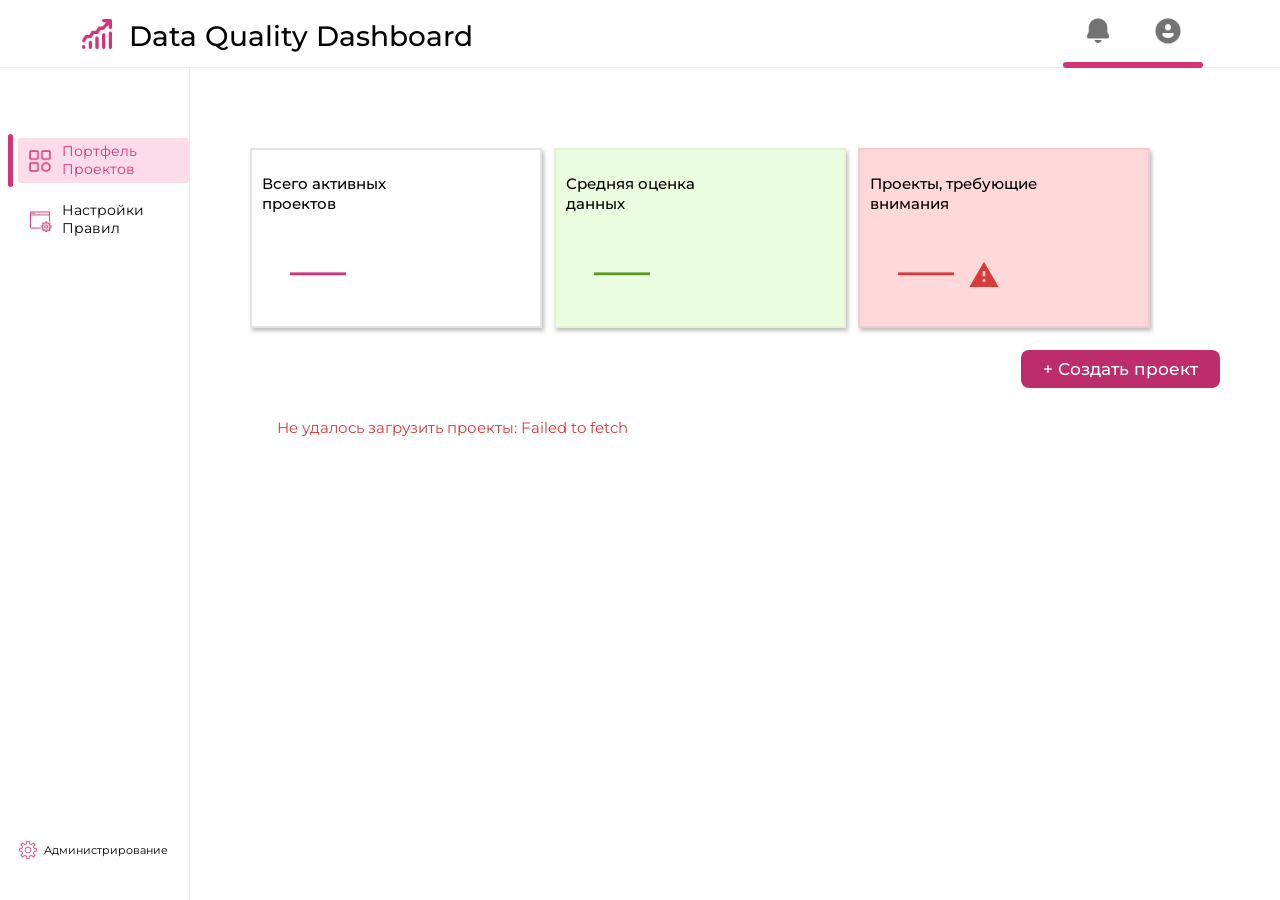
==== commit b433d3f5: "front + back" ====
--- a/front/index.html
+++ b/front/index.html
@@ -32,7 +32,7 @@
             <nav class="m-c-1">
                 <ul>
                     <li id="project_portfolio" class="active"><img src="img/project_portfolio.png" alt=""><a href="#">Портфель Проектов</a></li>
-                    <li id="rule_settings"><img src="img/rule_settings.png" alt=""><a href="#">Настройки Правил</a></li>
+                    <li id="rule_settings"><img src="img/rule_settings.png" alt=""><a href="front/setting.html">Настройки Правил</a></li>
                 </ul>
             </nav>
             <div class="m-c-2">
@@ -44,15 +44,15 @@
             <div class="analis-content">
                 <div class="stat-card total_active_projects">
                     <p class="stat-label">Всего активных проектов</p>
-                    <p class="stat-value">4</p>
+                    <p class="stat-value">—</p>
                 </div>
                 <div class="stat-card average_data_score">
                     <p class="stat-label">Средняя оценка данных</p>
-                    <p class="stat-value">78%</p>
+                    <p class="stat-value">—</p>
                 </div>
                 <div class="stat-card projects_require_attention">
                     <p class="stat-label">Проекты, требующие внимания</p>
-                    <p class="stat-value">2
+                    <p class="stat-value">—
                         <svg class="warn-icon" viewBox="0 0 24 24" aria-hidden="true"><path d="M12 2 1 21h22L12 2zm1 15h-2v-2h2v2zm0-4h-2V9h2v4z"/></svg>
                     </p>
                 </div>
@@ -160,7 +160,7 @@
                     <label class="f-row">Порт: <input id="dbPort" value="5432" inputmode="numeric"></label>
                     <label class="f-row">Наименование базы данных: <input id="dbName" value="orders"></label>
                     <label class="f-row">Пользователь: <input id="dbUser" value="postgres"></label>
-                    <label class="f-row">Пароль: <input id="dbPass" type="password" value="**********"></label>
+                    <label class="f-row">Пароль: <input id="dbPass" type="password"></label>
                     <p class="msg error" id="dbError" hidden>Не удалось подключиться к базе данных!</p>
                     <div class="btn-row"><button class="btn" type="submit">Подключиться</button></div>
                 </form>
@@ -169,8 +169,8 @@
                     <p class="msg error" id="fileError" hidden>Не удалось загрузить файл!</p>
                     <label class="dropzone" id="dropzone" tabindex="0">
                         <svg viewBox="0 0 64 80" width="70" height="86" aria-hidden="true"><rect x="2" y="2" width="60" height="76" rx="8" fill="#F3F3F3" stroke="#BDBDBD" stroke-width="3"/><rect x="12" y="12" width="40" height="10" fill="#BDBDBD"/><rect x="12" y="30" width="40" height="3" fill="#BDBDBD"/><rect x="12" y="40" width="40" height="3" fill="#BDBDBD"/><rect x="12" y="50" width="24" height="3" fill="#BDBDBD"/></svg>
-                        <span>Перетащите CSV/XLSX файл сюда<br>или<br>нажмите для выбора</span>
-                        <input type="file" id="fileInput" accept=".csv,.xlsx" hidden>
+                        <span>Перетащите CSV/XLS/XLSX файл сюда<br>или<br>нажмите для выбора</span>
+                        <input type="file" id="fileInput" accept=".csv,.xlsx,.xls" hidden>
                     </label>
                     <div id="fileOk" hidden>
                         <p class="msg ok" id="fileOkText"></p>
@@ -188,10 +188,11 @@
             <section id="step2" hidden>
                 <h2 class="modal-title">Шаг 2. Автопрофилирование</h2>
                 <label class="f-row table-select" id="tableRow" hidden>Таблица:
-                    <select id="tableSelect"><option>orders</option><option>customers</option><option>products</option></select>
+                    <select id="tableSelect"></select>
                 </label>
+                <p class="msg error" id="profileError" hidden></p>
                 <div class="profile-meta">
-                    <span id="metaSource">primer.xlsx</span><span>1000 строк</span><span>14 полей</span>
+                    <span id="metaSource">—</span><span id="metaRows">— строк</span><span id="metaColumns">— полей</span>
                 </div>
                 <div class="table-wrap">
                     <table class="profile-table">
@@ -202,12 +203,7 @@
                 <div class="notes">
                     <p class="notes-title">Примечание по данным:</p>
                     <ul>
-                        <li><b>quantity, age:</b> отрицательные минимальные значения</li>
-                        <li><b>age, unit_price:</b> максимум сильно отклоняется от основной массы</li>
-                        <li><b>order_date, ship_date:</b> максимум позже текущей даты</li>
-                        <li><b>ship_date:</b> отсутствует 25% значений</li>
-                        <li><b>email, phone:</b> часть значений не соответствует типовому формату</li>
-                        <li><b>status:</b> мало уникальных значений (возможно, справочник)</li>
+                        <li>Профиль показывает фактические типы, заполненность, минимум и максимум выбранного источника.</li>
                     </ul>
                 </div>
                 <p class="clean-note">Данные будут очищены от дубликатов и Null и пройдут проверку по заданным правилам!</p>
@@ -221,4 +217,4 @@
     <script src="js/auth.js"></script>
     <script src="js/create_project.js"></script>
 </body>
-</html>+</html>
